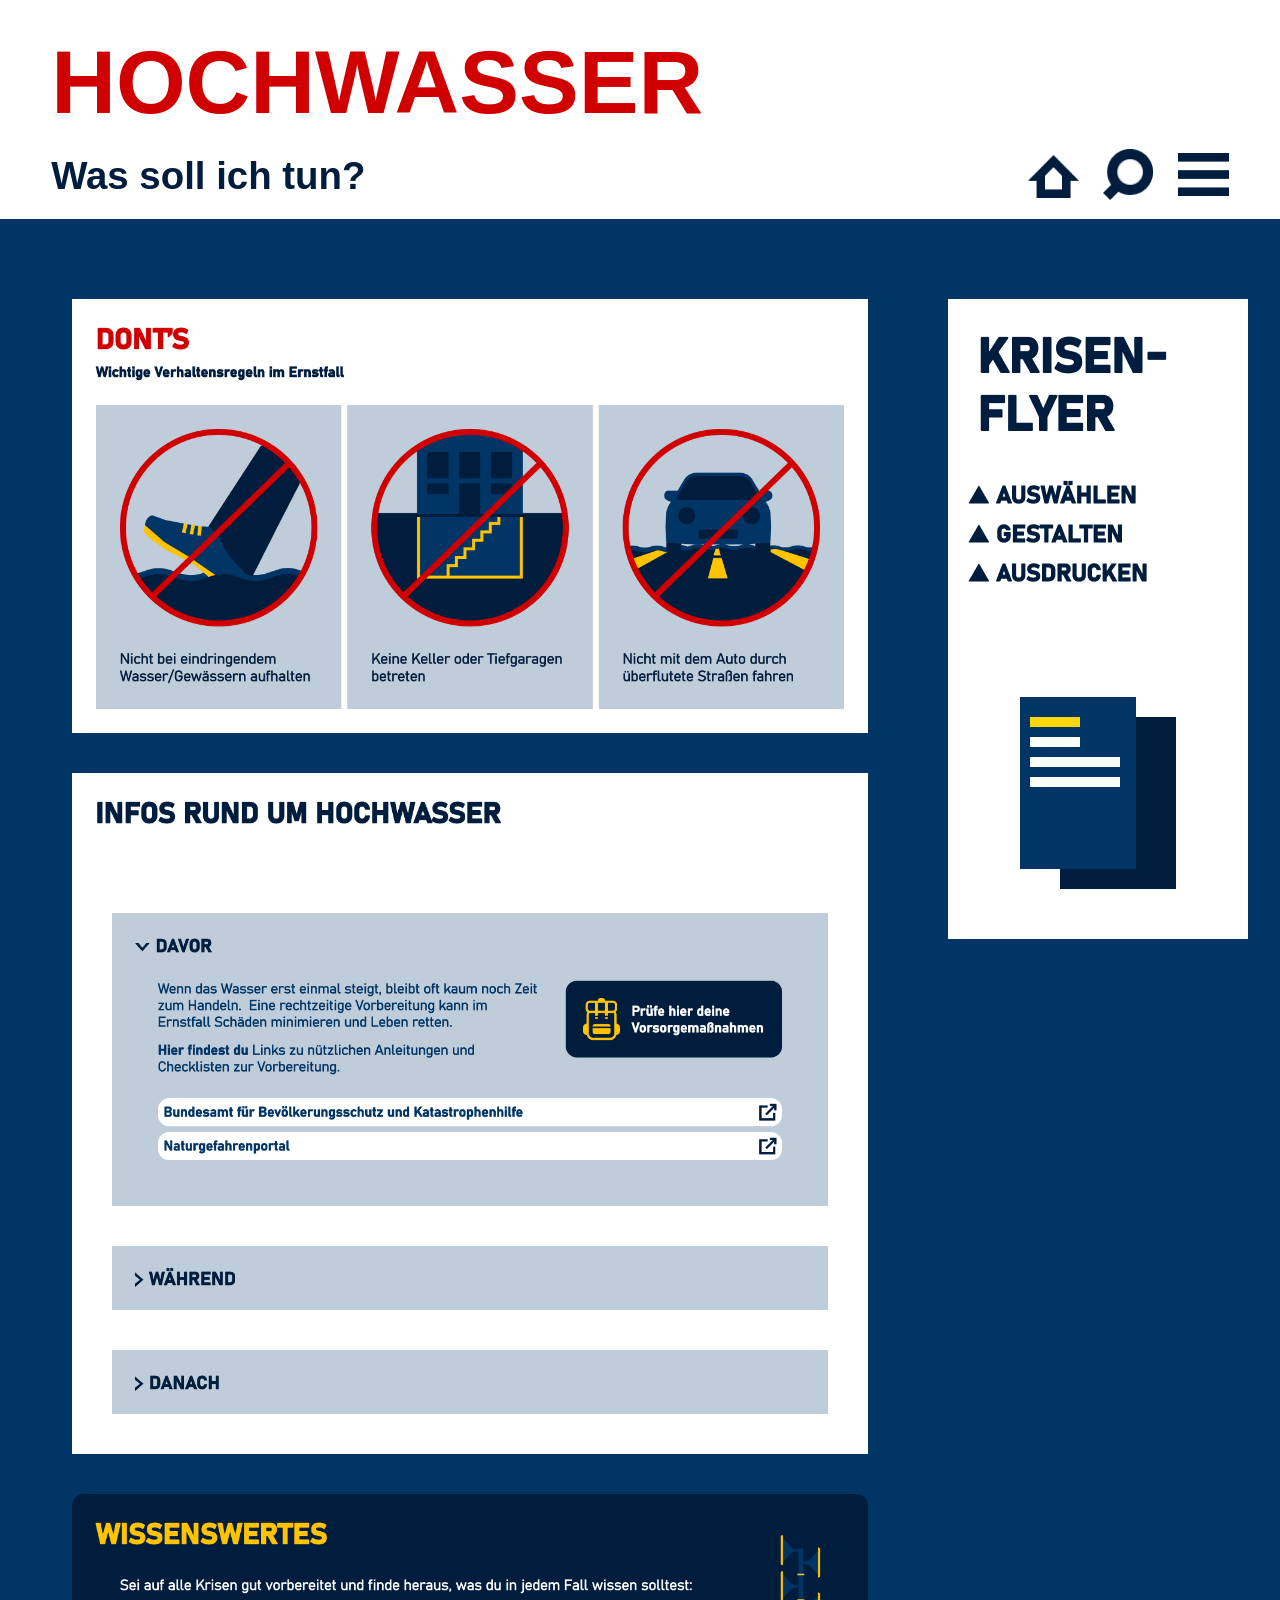
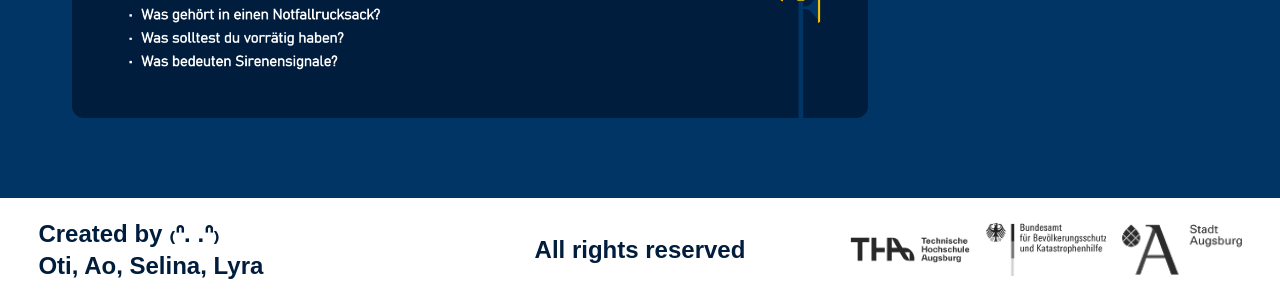
==== hochwasser/index.html @ 2eb20ee5 "Add files via upload" ====
<!DOCTYPE html>
<html lang="de">
<head>
    <meta charset="UTF-8">
    <meta name="viewport" content="width=device-width, initial-scale=1.0">
    <title>Hochwasser</title>
    <link rel="stylesheet" href="../css/style.css">
    <script src="../js/script.js" defer></script>
</head>
<body>
    <header class="hero-header">
        <h1 class="hero-title">HOCHWASSER</h1>
    </header>

    <div class="sticky-bar">
        <div class="sticky-text">Was soll ich tun?</div>

        <div class="sticky-icons">
            <a class="icon-link" href="../index.html" aria-label="Startseite">
                <img src="../images/Rectangle 110.png" alt="" class="icon-img">
            </a>

            <div class="header-tool search-tool">
                <button class="icon-link icon-button" id="searchToggle" aria-label="Suche öffnen" type="button">
                    <img src="../images/Group 95.png" alt="" class="icon-img">
                </button>

                <div class="search-panel" id="searchPanel">
                    <div class="search-dummy">Suche...</div>
                </div>
            </div>

            <div class="header-tool menu-tool">
                <button class="icon-link icon-button" id="menuToggle" aria-label="Menü öffnen" type="button">
                    <img src="../images/Group 94.png" alt="" class="icon-img">
                </button>

                <div class="menu-panel" id="menuPanel">
                    <a href="../krisen-flyer/index.html">Krisen-Flyer</a>
                    <a href="../hochwasser/index.html">Hochwasser</a>
                    <a href="../wissenswertes/index.html">Wissenswertes</a>
                    <a href="#about">About</a>
                </div>
            </div>
        </div>
    </div>

    <main class="subpage-layout">
        <section class="subpage-content">
            <div class="hochwasser-shell">
                <div class="hochwasser-stack">
                    <img src="../images/hochwasser1.png" alt="Hochwasser 1" class="hochwasser-image">

                    <section class="hochwasser-toggle-panel" aria-label="Hochwasser Phasen">
                        <div class="hochwasser-toggle-bg" aria-hidden="true"></div>

                        <div class="hochwasser-toggle-content">
                            <div class="toggle-module" data-toggle-group="davor" data-state="open">
                                <img src="../images/davor_open.png" alt="Davor geöffnet" class="toggle-image is-active" data-variant="open">
                                <img src="../images/davor_closed.png" alt="Davor eingeklappt" class="toggle-image" data-variant="closed">
                                <button class="toggle-hitbox" type="button" aria-label="Davor umschalten"></button>
                            </div>

                            <div class="toggle-module" data-toggle-group="waerend" data-state="closed">
                                <img src="../images/waerend_open.png" alt="Während geöffnet" class="toggle-image" data-variant="open">
                                <img src="../images/waerend_closed.png" alt="Während eingeklappt" class="toggle-image is-active" data-variant="closed">
                                <button class="toggle-hitbox" type="button" aria-label="Während umschalten"></button>
                            </div>

                            <div class="toggle-module" data-toggle-group="danach" data-state="closed">
                                <img src="../images/danach_open.png" alt="Danach geöffnet" class="toggle-image" data-variant="open">
                                <img src="../images/danach_closed.png" alt="Danach eingeklappt" class="toggle-image is-active" data-variant="closed">
                                <button class="toggle-hitbox" type="button" aria-label="Danach umschalten"></button>
                            </div>
                        </div>
                    </section>
                    <a href="../wissenswertes/index.html">

                    <img src="../images/hochwasserblue.png" alt="Hochwasser Blue" class="hochwasser-image">
                    </a>
                </div>
            </div>
        </section>

        <aside class="sticky-side subpage-side">
            <a href="../krisen-flyer/index.html" class="side-image-link" aria-label="Zum Krisen-Flyer">
                <img src="../images/Druckmaterial.png" alt="Druckmaterial" class="img-box img-tall">
            </a>
        </aside>
    </main>

    <footer class="site-footer" id="about">
        <div class="footer-column footer-names">
            <p>Created by ₍ᐢ. .ᐢ₎</p>
            <p>Oti, Ao, Selina, Lyra</p>
        </div>

        <div class="footer-column footer-rights">
            <p>All rights reserved</p>
        </div>

        <div class="footer-column footer-logos">
            <img src="../images/logo_1.png" alt="Logo 1" class="footer-logo">
            <img src="../images/logo_2.png" alt="Logo 2" class="footer-logo">
            <img src="../images/logo_3.png" alt="Logo 3" class="footer-logo">
        </div>
    </footer>
</body>
</html>
---- css/style.css ----
@font-face {
    font-family: 'Bahnschrift';
    src: url('../fonts/bahnschrift.ttf') format('truetype');
    font-weight: 700;
    font-style: normal;
    font-display: swap;
}

html {
    scrollbar-width: thin;
    scrollbar-color: #ffc300 #001d3d;
}

::-webkit-scrollbar {
    width: 14px;
}

::-webkit-scrollbar-track {
    background: #001d3d;
}

::-webkit-scrollbar-thumb {
    background: #ffc300;
    border-radius: 999px;
    border: 2px solid #001d3d;
}

::-webkit-scrollbar-thumb:hover {
    background: #ffd60a;
}

body {
    margin: 0;
    font-family: Arial, sans-serif;
    background: #003566;
    color: #001d3d;
    overflow-x: hidden;
}

body.has-bottom-alert {
    padding-bottom: 38px;
}

.hero-header {
    padding-block: 40px 24px;
    padding-inline: clamp(24px, 3vw, 48px);
    background: #ffffff;
}

.hero-title {
    margin: 0;
    font-size: clamp(72px, 7vw, 96px);
    line-height: 0.95;
    font-weight: 700;
    color: #d00000;
}

.sticky-bar {
    position: sticky;
    top: 0;
    z-index: 1000;
    display: flex;
    align-items: center;
    justify-content: space-between;
    gap: 24px;
    padding-block: 14px;
    padding-inline: clamp(24px, 3vw, 48px);
    padding-top: 0;
    background: #ffffff;
    border-bottom: 1px solid #ffffff;
    backdrop-filter: blur(8px);
}

.sticky-text {
    min-width: 0;
    font-size: clamp(32px, 3vw, 48px);
    font-weight: 700;
    line-height: 1.05;
}

.sticky-icons {
    display: flex;
    align-items: center;
    gap: 24px;
    position: relative;
    flex-shrink: 0;
}

.header-tool {
    position: relative;
}

.icon-link {
    display: inline-flex;
    align-items: center;
    justify-content: center;
    width: 51px;
    height: 51px;
    border: none;
    border-radius: 0;
    text-decoration: none;
    background: #ffffff;
}

.icon-button {
    padding: 0;
    border: none;
    cursor: pointer;
    background: #ffffff;
}

.icon-img {
    display: block;
    width: 51px;
    height: 51px;
    object-fit: contain;
}

.search-panel,
.menu-panel {
    position: absolute;
    top: calc(100% + 14px);
    right: 0;
    display: none;
    background: #ffffff;
    border: 1px solid #001d3d;
    border-radius: 0;
    box-shadow: 0 16px 40px rgba(0, 0, 0, 0.14);
    z-index: 1200;
}

.search-panel.open,
.menu-panel.open {
    display: block;
}

.search-panel {
    width: 180px;
    padding: 16px;
}

.search-dummy {
    width: 100%;
    height: 56px;
    box-sizing: border-box;
    display: flex;
    align-items: center;
    justify-content: center;
    background: #f8f8f8;
    border: 1px solid #001d3d;
    border-radius: 0;
    color: #001d3d;
    font-size: 1.2em;
    font-weight: 700;
}

.menu-panel {
    min-width: 220px;
    padding: 10px;
}

.menu-panel a {
    display: block;
    padding: 12px 14px;
    color: #001d3d;
    text-decoration: none;
    font-size: 1.2em;
    font-weight: 700;
}

.menu-panel a:hover {
    background: #f4f4f4;
}

.media-section,
.subpage-layout {
    display: grid;
    grid-template-columns: minmax(0, 1320px) 300px;
    gap: 40px;
    width: min(100% - 48px, 1660px);
    margin: 80px auto;
    align-items: start;
}

.left-column,
.subpage-content {
    min-width: 0;
}

.left-column {
    display: flex;
    flex-direction: column;
    gap: 80px;
}

.image-grid {
    display: grid;
    grid-template-columns: repeat(4, minmax(0, 1fr));
    grid-template-rows: 300px 300px;
    gap: 40px;
}

.img-box {
    display: block;
    width: 100%;
    height: 100%;
    background: transparent;
    object-fit: contain;
    object-position: center;
    transition: transform 0.18s ease, box-shadow 0.18s ease;
}

.img-box:hover {
    transform: translateY(-4px);
    box-shadow: 0 16px 28px rgba(0, 0, 0, 0.18);
}

.modal-trigger {
    cursor: pointer;
}

.img-1 { grid-column: 1; grid-row: 1; }
.img-2 { grid-column: 2; grid-row: 1; }
.img-3 { grid-column: 3; grid-row: 1; }
.img-4 { grid-column: 4; grid-row: 1; }

.img-wide {
    grid-column: 1 / 5;
    grid-row: 2;
}

.sticky-side,
.subpage-side {
    position: sticky;
    top: 120px;
    align-self: start;
}

.side-image-link {
    display: block;
    text-decoration: none;
}

.img-tall {
    display: block;
    width: 300px;
    height: 640px;
    object-fit: cover;
}

.dummy-content,
.subpage-placeholder {
    min-height: 1500px;
    padding: 40px;
    background: #ffffff;
}

.subpage-placeholder {
    display: flex;
    flex-direction: column;
    gap: 24px;
}

.subpage-placeholder h2 {
    margin: 0;
    font-size: 40px;
    line-height: 1.05;
    color: #001d3d;
}

.subpage-placeholder p {
    margin: 0;
    max-width: 70ch;
    font-size: 20px;
    line-height: 1.5;
    color: #001d3d;
}

.placeholder-block {
    min-height: 180px;
    display: flex;
    align-items: center;
    justify-content: center;
    background: #e9eef4;
    border: 2px dashed #001d3d;
    color: #001d3d;
    font-size: 24px;
    font-weight: 700;
}

.placeholder-tall {
    min-height: 420px;
}

.modal {
    position: fixed;
    inset: 0;
    z-index: 3000;
    display: none;
    align-items: center;
    justify-content: center;
    padding: 24px;
    background: rgba(20, 18, 16, 0.5);
}

.modal.open {
    display: flex;
}

.modal-content {
    position: relative;
    width: min(680px, 100%);
    max-height: 80vh;
    overflow: auto;
    padding: 40px 32px 32px;
    background: #fffaf6;
    border-radius: 0;
    box-shadow: 0 20px 60px rgba(0, 0, 0, 0.18);
}

.modal-content h2 {
    margin: 0 0 16px;
    font-size: 2em;
}

.modal-content p {
    margin: 0;
    font-size: 18px;
    line-height: 1.6;
}

.modal-link {
    display: inline-block;
    margin-top: 24px;
    color: #001d3d;
    font-size: 18px;
    font-weight: 700;
    text-decoration: underline;
}

.modal-link:hover {
    opacity: 0.8;
}

.modal-close {
    position: absolute;
    top: 16px;
    right: 16px;
    width: 44px;
    height: 44px;
    border: none;
    border-radius: 999px;
    background: #efe2d5;
    color: #222;
    font-size: 28px;
    line-height: 1;
    cursor: pointer;
}

.bottom-alert {
    position: fixed;
    left: 0;
    right: 0;
    bottom: 0;
    z-index: 4000;
    display: flex;
    align-items: center;
    gap: 16px;
    height: 56px;
    padding-left: 20px;
    padding-right: 56px;
    background: #d00000;
    color: #ffffff;
    overflow: hidden;
    box-shadow: 0 -6px 18px rgba(0, 0, 0, 0.18);
}

.bottom-alert-track {
    flex: 1;
    min-width: 0;
    overflow: hidden;
}

.bottom-alert-marquee {
    display: flex;
    align-items: center;
    width: max-content;
    white-space: nowrap;
    will-change: transform;
    animation: alert-scroll 34s linear infinite;
}

.bottom-alert-marquee span {
    display: inline-block;
    padding-right: 120px;
    color: #ffffff;
    font-size: 20px;
    font-weight: 700;
    line-height: 1;
    white-space: nowrap;
}

.bottom-alert-close {
    position: absolute;
    top: 50%;
    right: 12px;
    transform: translateY(-50%);
    width: 34px;
    height: 34px;
    display: inline-flex;
    align-items: center;
    justify-content: center;
    border: none;
    background: transparent;
    color: #ffffff;
    font-size: 28px;
    line-height: 1;
    cursor: pointer;
}

.bottom-alert-close:hover {
    opacity: 0.8;
}

.bottom-alert.is-hidden {
    display: none;
}

.germany-map {
    display: block;
    max-width: 100%;
    height: auto;
    margin-top: 32px;
}

.site-footer {
    display: flex;
    align-items: center;
    justify-content: space-between;
    gap: 32px;
    margin-top: 80px;
    padding-top: 16px;
    padding-bottom: 10px;
    padding-inline: clamp(24px, 3vw, 48px);
    background: #ffffff;
}

.footer-column {
    flex: 1;
    min-width: 0;
}

.footer-names {
    display: flex;
    flex-direction: column;
    justify-content: center;
    gap: 4px;
}

.footer-names p,
.footer-rights p {
    margin: 0;
    color: #001d3d;
    font-size: 24px;
    line-height: 1.15;
    font-weight: 700;
}

.footer-rights {
    display: flex;
    justify-content: center;
    align-items: center;
    text-align: center;
}

.footer-logos {
    display: flex;
    justify-content: flex-end;
    align-items: stretch;
    gap: 16px;
    height: 72px;
}

.footer-logo {
    display: block;
    width: auto;
    height: 100%;
    max-width: 120px;
    object-fit: contain;
    object-position: center;
}

@keyframes alert-scroll {
    0% {
        transform: translateX(0%);
    }
    100% {
        transform: translateX(-50%);
    }
}

@media (min-width: 1280px) {
    .hero-header,
    .sticky-bar {
        padding-inline: clamp(32px, 4vw, 64px);
    }

    .media-section,
    .subpage-layout {
        width: min(100% - 64px, 1660px);
    }
}

@media (min-width: 1600px) {
    .media-section,
    .subpage-layout {
        gap: 48px;
    }

    .image-grid {
        gap: 48px;
    }
}

.wissenswertes-shell {
    width: 100%;
    max-width: 100%;
    padding: 0 40px;
    box-sizing: border-box;
    background: transparent;
}

.wissenswertes-stack {
    display: flex;
    flex-direction: column;
    gap: 40px;
    width: 100%;
    background: transparent;
}

.wissenswertes-image {
    display: block;
    width: 100%;
    height: auto;
    margin: 0;
}


.hochwasser-shell {
    width: 100%;
    max-width: 100%;
    padding: 0 40px;
    box-sizing: border-box;
    background: transparent;
}

.hochwasser-stack {
    display: flex;
    flex-direction: column;
    gap: 40px;
    width: 100%;
    background: transparent;
}

.hochwasser-image {
    display: block;
    width: 100%;
    height: auto;
    margin: 0;
}

.hochwasser-toggle-panel {
    position: relative;
    width: 100%;
    background: #ffffff;
    overflow: hidden;
}

.hochwasser-toggle-bg {
    position: absolute;
    inset: 0;
    background-image: url('../images/hochwasser2.png');
    background-repeat: no-repeat;
    background-position: top center;
    background-size: 100% auto;
    pointer-events: none;
    z-index: 0;
}

.hochwasser-toggle-content {
    position: relative;
    z-index: 1;
    display: flex;
    flex-direction: column;
    gap: 40px;
    padding: 140px 40px 40px;
}

.toggle-module {
    position: relative;
    width: 100%;
}

.toggle-image {
    display: none;
    width: 100%;
    height: auto;
    margin: 0;
}

.toggle-image.is-active {
    display: block;
}

.toggle-hitbox {
    position: absolute;
    top: 0;
    left: 0;
    width: 100%;
    height: 110px;
    padding: 0;
    border: none;
    background: transparent;
    cursor: pointer;
    z-index: 2;
}

.toggle-hitbox:focus-visible {
    outline: 2px solid #001d3d;
    outline-offset: -2px;
}

.krisenflyer-empty-box {
    width: 100%;
    min-height: 600px;
    background: #ffffff;
}

.krisenflyer-side-empty-box {
    width: 100%;
    min-height: 600px;
    background: #ffffff;
}
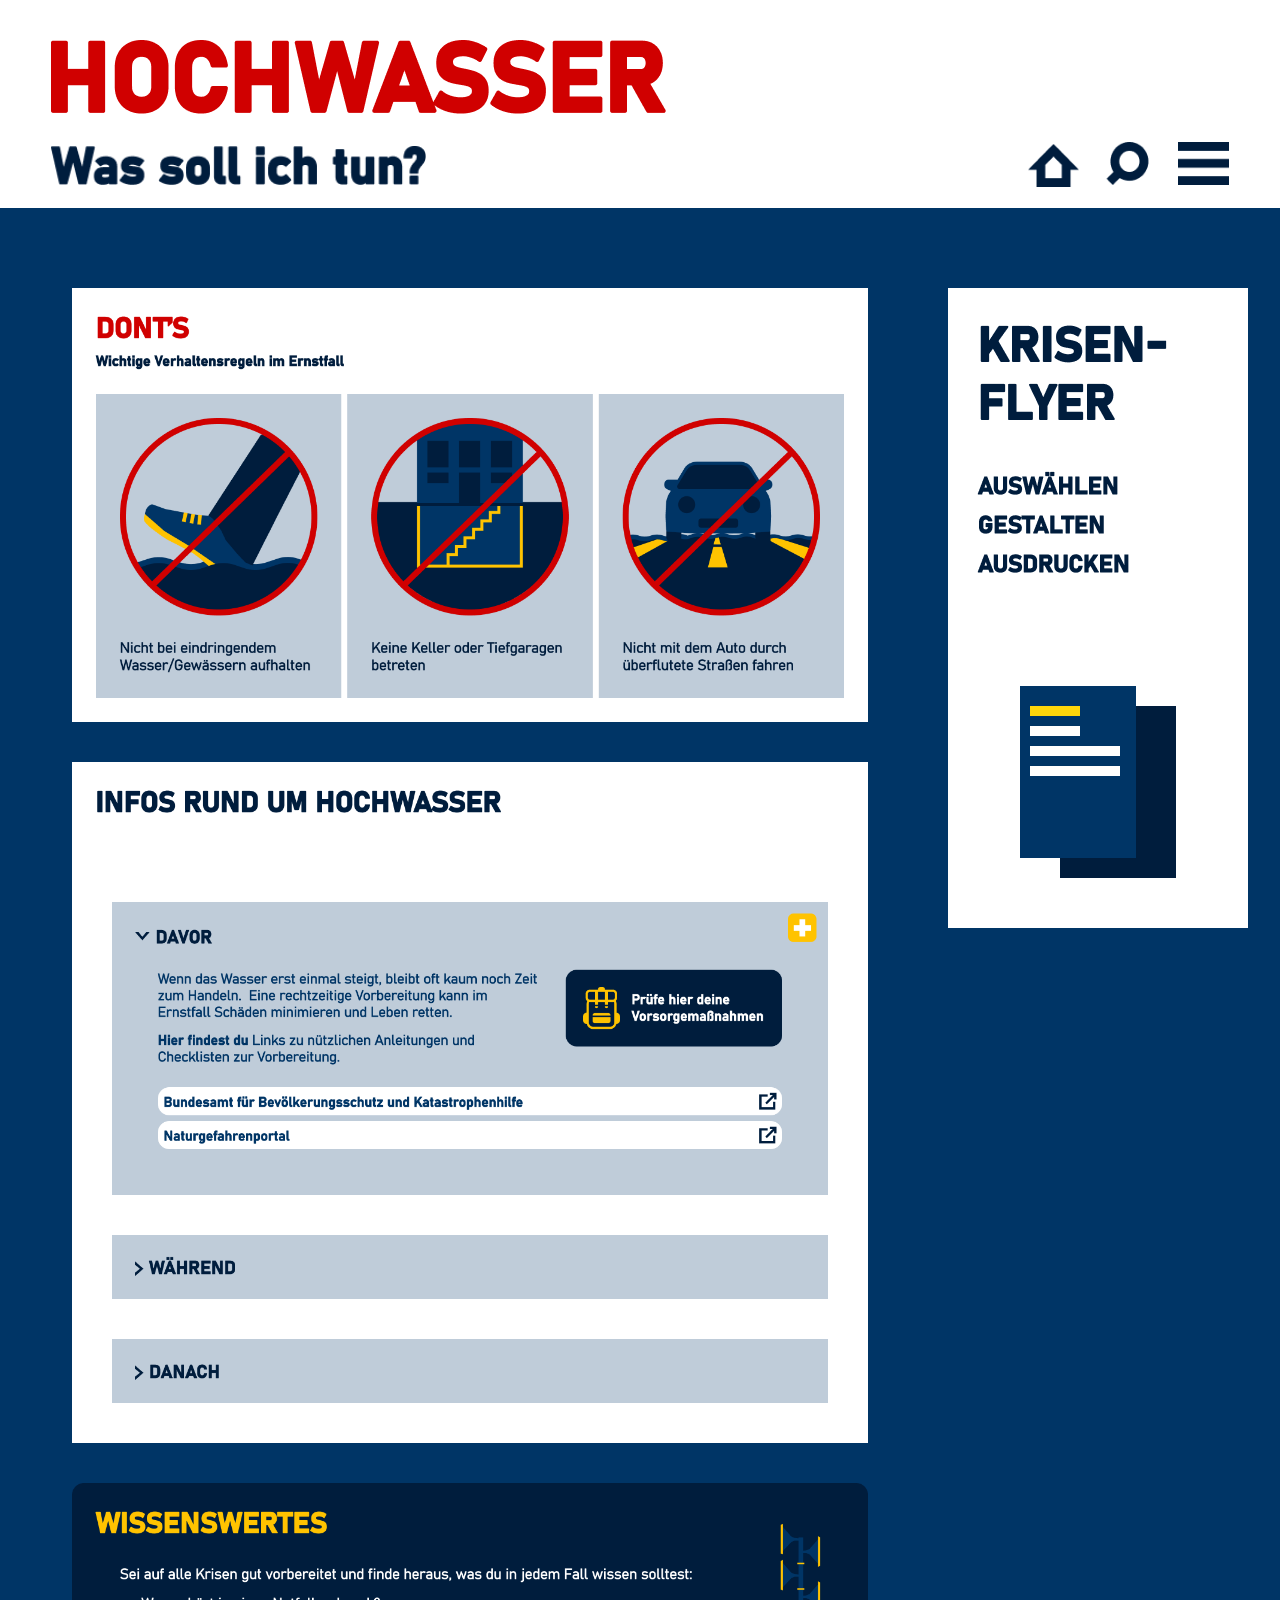
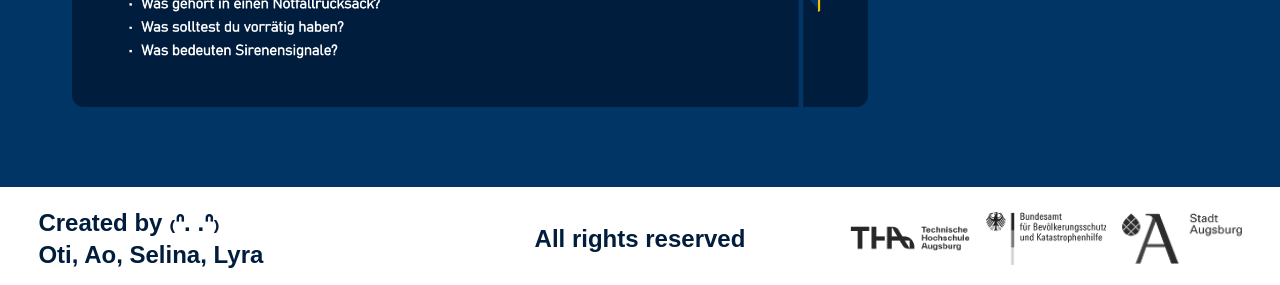
==== commit 48dcf62f: "Add files via upload" ====
--- a/hochwasser/index.html
+++ b/hochwasser/index.html
@@ -8,86 +8,101 @@
     <script src="../js/script.js" defer></script>
 </head>
 <body>
-    <header class="hero-header">
-        <h1 class="hero-title">HOCHWASSER</h1>
-    </header>
+<header class="hero-header">
+    <img src="../images/hochwasser_title_big.png" alt="HOCHWASSER" class="hero-title-image">
+</header>
 
-    <div class="sticky-bar">
-        <div class="sticky-text">Was soll ich tun?</div>
+<div class="sticky-bar">
+    <div class="sticky-text-image-wrap">
+        <img src="../images/hochwasser_title_small.png" alt="Was soll ich tun?" class="sticky-text-image">
+    </div>
 
-        <div class="sticky-icons">
-            <a class="icon-link" href="../index.html" aria-label="Startseite">
-                <img src="../images/Rectangle 110.png" alt="" class="icon-img">
-            </a>
+    <div class="sticky-icons">
+        <a class="icon-link" href="../index.html" aria-label="Startseite">
+            <img src="../images/Rectangle 110.png" alt="" class="icon-img">
+        </a>
 
-            <div class="header-tool search-tool">
-                <button class="icon-link icon-button" id="searchToggle" aria-label="Suche öffnen" type="button">
-                    <img src="../images/Group 95.png" alt="" class="icon-img">
-                </button>
+        <div class="header-tool search-tool">
+            <button class="icon-link icon-button" id="searchToggle" aria-label="Suche öffnen" type="button">
+                <img src="../images/Group 95.png" alt="" class="icon-img">
+            </button>
 
-                <div class="search-panel" id="searchPanel">
-                    <div class="search-dummy">Suche...</div>
-                </div>
+            <div class="search-panel" id="searchPanel">
+                <div class="search-dummy">Suche...</div>
             </div>
+        </div>
 
-            <div class="header-tool menu-tool">
-                <button class="icon-link icon-button" id="menuToggle" aria-label="Menü öffnen" type="button">
-                    <img src="../images/Group 94.png" alt="" class="icon-img">
-                </button>
+        <div class="header-tool menu-tool">
+            <button class="icon-link icon-button" id="menuToggle" aria-label="Menü öffnen" type="button">
+                <img src="../images/Group 94.png" alt="" class="icon-img">
+            </button>
 
-                <div class="menu-panel" id="menuPanel">
-                    <a href="../krisen-flyer/index.html">Krisen-Flyer</a>
-                    <a href="../hochwasser/index.html">Hochwasser</a>
-                    <a href="../wissenswertes/index.html">Wissenswertes</a>
-                    <a href="#about">About</a>
-                </div>
+            <div class="menu-panel" id="menuPanel">
+                <img src="../images/menu.png" alt="Menü" class="menu-panel-image">
+
+                <button class="menu-hitbox menu-close-hitbox" type="button" data-menu-close aria-label="Menü schließen"></button>
+
+                <a href="../wissenswertes/index.html" class="menu-hitbox menu-link-hitbox menu-hitbox-wissenswertes" aria-label="Zu Wissenswertes"></a>
+
+                <a href="../krisen-flyer/index.html" class="menu-hitbox menu-link-hitbox menu-hitbox-krisenflyer" aria-label="Zu Krisen-Flyer"></a>
+
+                <a href="../hochwasser/index.html" class="menu-hitbox menu-link-hitbox menu-hitbox-hochwasser" aria-label="Zu Hochwasser"></a>
+
+                <a href="#about" class="menu-hitbox menu-link-hitbox menu-hitbox-about" aria-label="Zu About"></a>
             </div>
         </div>
     </div>
+</div>
 
-    <main class="subpage-layout">
-        <section class="subpage-content">
-            <div class="hochwasser-shell">
-                <div class="hochwasser-stack">
-                    <img src="../images/hochwasser1.png" alt="Hochwasser 1" class="hochwasser-image">
+<main class="subpage-layout">
+    <section class="subpage-content">
+        <div class="hochwasser-shell">
+            <div class="hochwasser-stack">
+                <img src="../images/hochwasser1.png" alt="Hochwasser 1" class="hochwasser-image">
 
-                    <section class="hochwasser-toggle-panel" aria-label="Hochwasser Phasen">
-                        <div class="hochwasser-toggle-bg" aria-hidden="true"></div>
+                <section class="hochwasser-toggle-panel" aria-label="Hochwasser Phasen">
+                    <div class="hochwasser-toggle-bg" aria-hidden="true"></div>
 
-                        <div class="hochwasser-toggle-content">
-                            <div class="toggle-module" data-toggle-group="davor" data-state="open">
-                                <img src="../images/davor_open.png" alt="Davor geöffnet" class="toggle-image is-active" data-variant="open">
-                                <img src="../images/davor_closed.png" alt="Davor eingeklappt" class="toggle-image" data-variant="closed">
-                                <button class="toggle-hitbox" type="button" aria-label="Davor umschalten"></button>
+                    <div class="hochwasser-toggle-content">
+                        <div class="toggle-module" data-toggle-group="davor" data-state="open">
+                            <img src="../images/davor_open.png" alt="Davor geöffnet" class="toggle-image is-active" data-variant="open">
+                            <img src="../images/davor_closed.png" alt="Davor eingeklappt" class="toggle-image" data-variant="closed">
+                            <button class="toggle-hitbox" type="button" aria-label="Davor umschalten"></button>
+                        </div>
+
+                        <div class="toggle-module" data-toggle-group="waerend" data-state="closed">
+                            <div class="toggle-open-layer">
+                                <img src="../images/waerend_open.png" alt="Während geöffnet" class="toggle-image" data-variant="open">
+                                <a href="./regionale-informationen/index.html"
+                                   class="waerend-open-hitbox"
+                                   aria-label="Zu den regionalen Informationen"></a>
                             </div>
 
-                            <div class="toggle-module" data-toggle-group="waerend" data-state="closed">
-                                <img src="../images/waerend_open.png" alt="Während geöffnet" class="toggle-image" data-variant="open">
-                                <img src="../images/waerend_closed.png" alt="Während eingeklappt" class="toggle-image is-active" data-variant="closed">
-                                <button class="toggle-hitbox" type="button" aria-label="Während umschalten"></button>
-                            </div>
+                            <img src="../images/waerend_closed.png" alt="Während eingeklappt" class="toggle-image is-active" data-variant="closed">
+                            <button class="toggle-hitbox" type="button" aria-label="Während umschalten"></button>
+                        </div>
 
-                            <div class="toggle-module" data-toggle-group="danach" data-state="closed">
-                                <img src="../images/danach_open.png" alt="Danach geöffnet" class="toggle-image" data-variant="open">
-                                <img src="../images/danach_closed.png" alt="Danach eingeklappt" class="toggle-image is-active" data-variant="closed">
-                                <button class="toggle-hitbox" type="button" aria-label="Danach umschalten"></button>
-                            </div>
+                        <div class="toggle-module" data-toggle-group="danach" data-state="closed">
+                            <img src="../images/danach_open.png" alt="Danach geöffnet" class="toggle-image" data-variant="open">
+                            <img src="../images/danach_closed.png" alt="Danach eingeklappt" class="toggle-image is-active" data-variant="closed">
+                            <button class="toggle-hitbox" type="button" aria-label="Danach umschalten"></button>
                         </div>
-                    </section>
-                    <a href="../wissenswertes/index.html">
+                    </div>
+                </section>
 
+                <a href="../wissenswertes/index.html">
                     <img src="../images/hochwasserblue.png" alt="Hochwasser Blue" class="hochwasser-image">
-                    </a>
-                </div>
+                </a>
             </div>
-        </section>
+        </div>
+    </section>
 
-        <aside class="sticky-side subpage-side">
-            <a href="../krisen-flyer/index.html" class="side-image-link" aria-label="Zum Krisen-Flyer">
-                <img src="../images/Druckmaterial.png" alt="Druckmaterial" class="img-box img-tall">
-            </a>
-        </aside>
-    </main>
+    <aside class="sticky-side subpage-side">
+        <a href="../krisen-flyer/index.html" class="side-image-link" aria-label="Zum Krisen-Flyer">
+            <img src="../images/Druckmaterial.png" alt="Druckmaterial" class="img-box img-tall">
+        </a>
+    </aside>
+</main>
 
     <footer class="site-footer" id="about">
         <div class="footer-column footer-names">
--- a/css/style.css
+++ b/css/style.css
@@ -53,6 +53,13 @@
     line-height: 0.95;
     font-weight: 700;
     color: #d00000;
+}
+
+.hero-title-image {
+    display: block;
+    width: auto;
+    max-width: min(100%, 920px);
+    height: auto;
 }
 
 .sticky-bar {
@@ -78,6 +85,23 @@
     line-height: 1.05;
 }
 
+.sticky-text-image-wrap {
+    min-width: 0;
+    width: 100%;
+    max-width: 760px;
+    height: clamp(34px, 3vw, 50px);
+    display: flex;
+    align-items: center;
+}
+
+.sticky-text-image {
+    display: block;
+    width: 100%;
+    height: 100%;
+    object-fit: contain;
+    object-position: left center;
+}
+
 .sticky-icons {
     display: flex;
     align-items: center;
@@ -122,21 +146,21 @@
     top: calc(100% + 14px);
     right: 0;
     display: none;
+    z-index: 1200;
+}
+
+.search-panel.open,
+.menu-panel.open {
+    display: block;
+}
+
+.search-panel {
+    width: 180px;
+    padding: 16px;
     background: #ffffff;
     border: 1px solid #001d3d;
     border-radius: 0;
     box-shadow: 0 16px 40px rgba(0, 0, 0, 0.14);
-    z-index: 1200;
-}
-
-.search-panel.open,
-.menu-panel.open {
-    display: block;
-}
-
-.search-panel {
-    width: 180px;
-    padding: 16px;
 }
 
 .search-dummy {
@@ -155,21 +179,66 @@
 }
 
 .menu-panel {
-    min-width: 220px;
-    padding: 10px;
-}
-
-.menu-panel a {
-    display: block;
-    padding: 12px 14px;
-    color: #001d3d;
-    text-decoration: none;
-    font-size: 1.2em;
-    font-weight: 700;
-}
-
-.menu-panel a:hover {
-    background: #f4f4f4;
+    width: 215px;
+    padding: 0;
+    background: transparent;
+    border: none;
+    border-radius: 0;
+    box-shadow: none;
+}
+
+.menu-panel-image {
+    display: block;
+    width: 100%;
+    height: auto;
+}
+
+.menu-hitbox {
+    position: absolute;
+    display: block;
+    background: transparent;
+    border: none;
+    padding: 0;
+    margin: 0;
+    cursor: pointer;
+    z-index: 2;
+}
+
+.menu-close-hitbox {
+    top: 0;
+    right: 0;
+    width: 47.5px;
+    height: 47.5px;
+}
+
+.menu-link-hitbox {
+    left: 0;
+    width: 100%;
+}
+
+.menu-hitbox-wissenswertes {
+    top: 50px;
+    height: 25px;
+}
+
+.menu-hitbox-krisenflyer {
+    top: 88px;
+    height: 25px;
+}
+
+.menu-hitbox-hochwasser {
+    top: 161px;
+    height: 25px;
+}
+
+.menu-hitbox-about {
+    top: 312px;
+    height: 25px;
+}
+
+.menu-hitbox:focus-visible {
+    outline: 2px solid #001d3d;
+    outline-offset: -2px;
 }
 
 .media-section,
@@ -227,6 +296,18 @@
 .img-wide {
     grid-column: 1 / 5;
     grid-row: 2;
+}
+
+.grid-image-link {
+    display: block;
+    width: 100%;
+    height: 100%;
+    text-decoration: none;
+}
+
+.grid-image-link .img-box {
+    width: 100%;
+    height: 100%;
 }
 
 .sticky-side,
@@ -545,7 +626,6 @@
     margin: 0;
 }
 
-
 .hochwasser-shell {
     width: 100%;
     max-width: 100%;
@@ -596,6 +676,10 @@
     padding: 140px 40px 40px;
 }
 
+.toggle-open-layer {
+    position: relative;
+}
+
 .toggle-module {
     position: relative;
     width: 100%;
@@ -630,14 +714,108 @@
     outline-offset: -2px;
 }
 
-.krisenflyer-empty-box {
-    width: 100%;
-    min-height: 600px;
+.waerend-open-hitbox {
+    position: absolute;
+    left: 75px;
+    bottom: 80px;
+    width: 1090px;
+    height: 50px;
+    z-index: 3;
+    background: transparent;
+    pointer-events: none;
+    visibility: hidden;
+}
+
+.toggle-module[data-state="open"] .waerend-open-hitbox {
+    pointer-events: auto;
+    visibility: visible;
+}
+
+.waerend-open-hitbox:focus-visible {
+    outline: 2px solid #001d3d;
+    outline-offset: -2px;
+}
+
+.krisenflyer-main-image-section {
+    width: min(100% - 48px, 1660px);
+    margin: 80px auto 0;
+}
+
+.krisenflyer-main-image {
+    display: block;
+    width: 100%;
+    height: auto;
+    margin: 0 auto;
+}
+
+.regionale-informationen-shell {
+    width: 100%;
+    max-width: 100%;
+    padding: 0 40px;
+    box-sizing: border-box;
+    background: transparent;
+    position: relative;
+}
+
+.regionale-informationen-image {
+    display: block;
+    width: 100%;
+    height: auto;
+    margin: 0;
+}
+
+.regionale-popup-overlay {
+    position: fixed;
+    inset: 0;
+    z-index: 5000;
+    display: none;
+    align-items: center;
+    justify-content: center;
+    background: rgba(0, 29, 61, 0.54);
+    padding: 24px;
+}
+
+.regionale-popup-overlay.is-visible {
+    display: flex;
+}
+
+.regionale-popup-trigger {
+    position: relative;
+    z-index: 1;
+    display: inline-flex;
+    align-items: center;
+    justify-content: center;
+    padding: 0;
+    border: none;
+    background: transparent;
+    cursor: pointer;
+}
+
+.regionale-popup-image {
+    display: block;
+    width: min(92vw, 760px);
+    height: auto;
+}
+
+.regionale-popup-toast {
+    position: absolute;
+    z-index: 2;
+    padding: 18px 24px;
     background: #ffffff;
-}
-
-.krisenflyer-side-empty-box {
-    width: 100%;
-    min-height: 600px;
-    background: #ffffff;
-}+    color: #001d3d;
+    font-size: 24px;
+    font-weight: 700;
+    line-height: 1.2;
+    border: 2px solid #001d3d;
+    box-shadow: 0 16px 40px rgba(0, 0, 0, 0.18);
+    opacity: 0;
+    pointer-events: none;
+    transform: translateY(12px);
+    transition: opacity 0.2s ease, transform 0.2s ease;
+}
+
+.regionale-popup-toast.is-visible {
+    opacity: 1;
+    transform: translateY(0);
+}
+
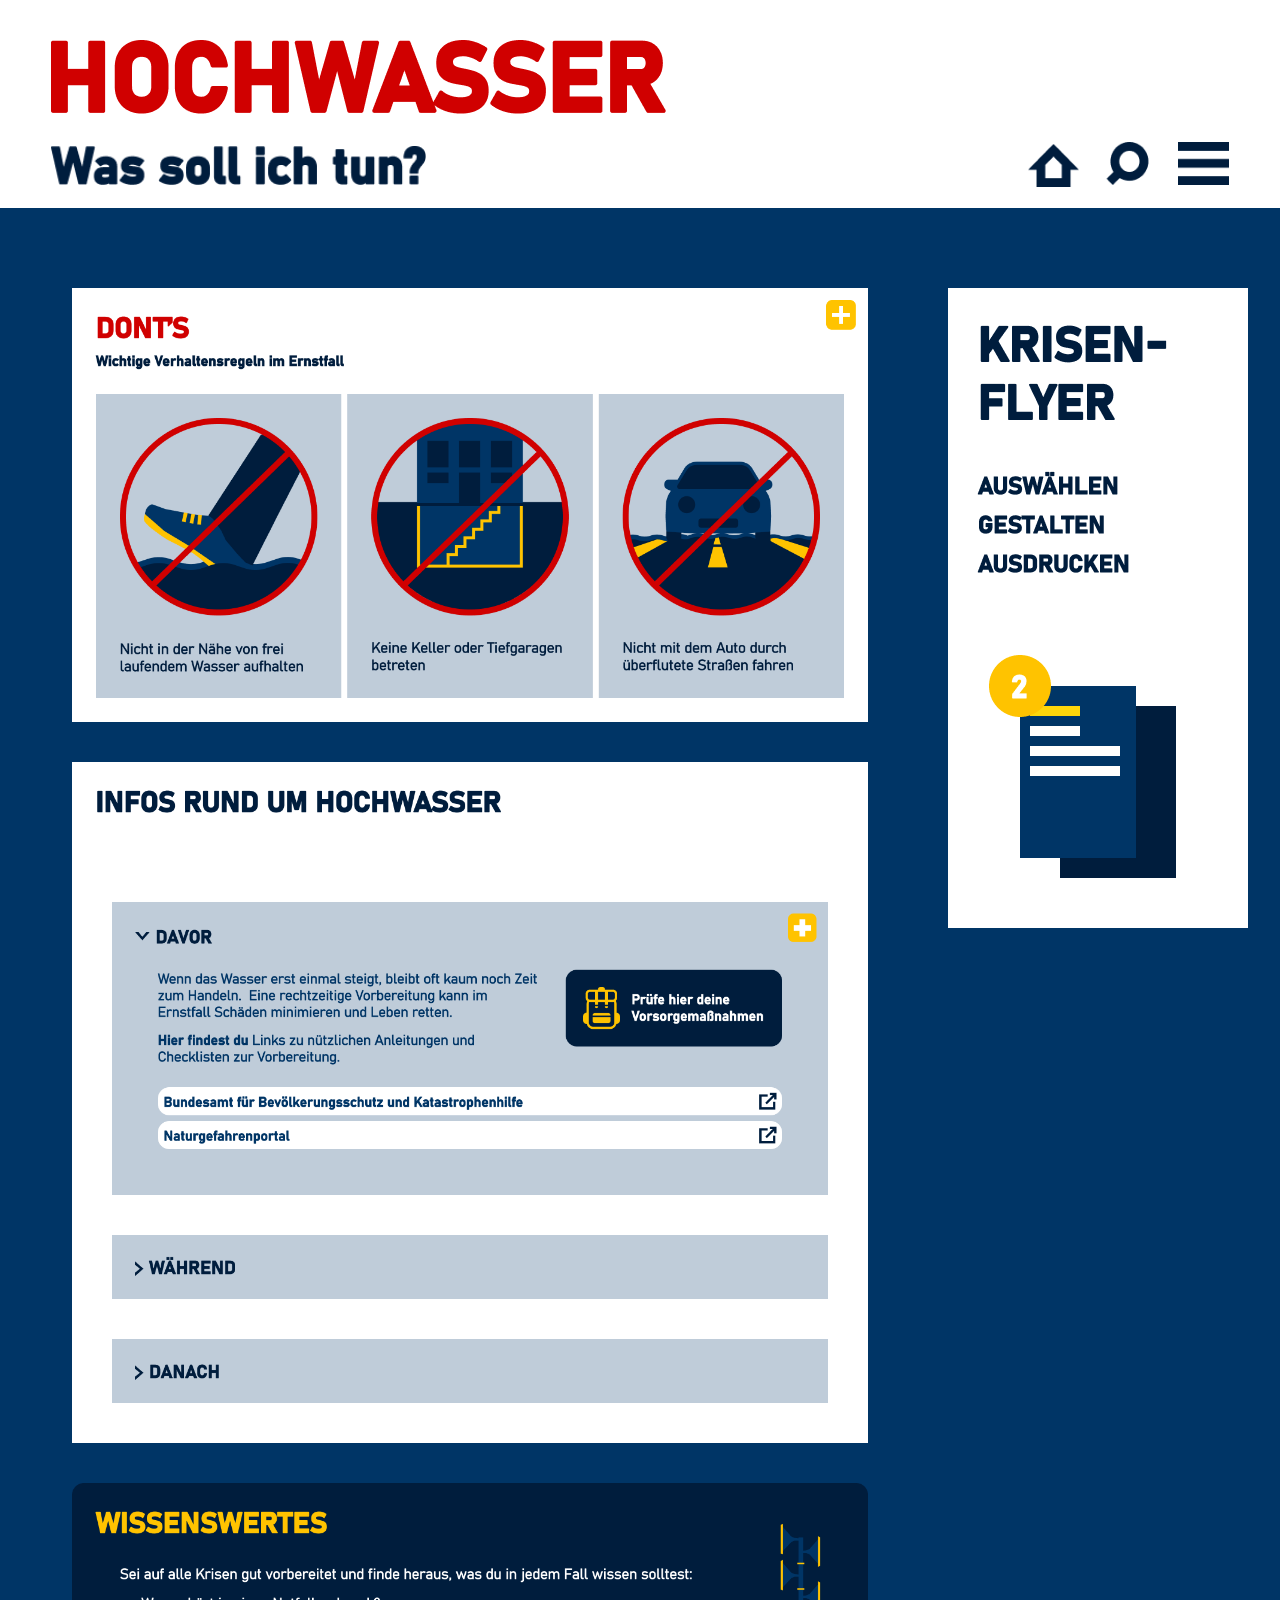
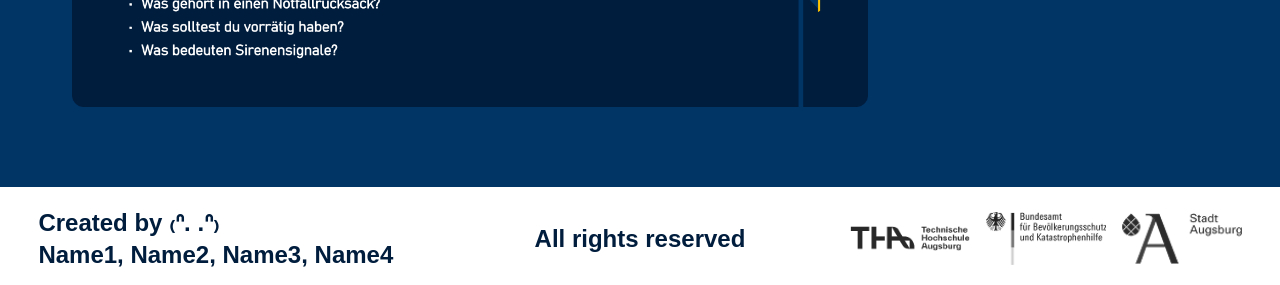
==== commit 25b30832: "Add files via upload" ====
--- a/hochwasser/index.html
+++ b/hochwasser/index.html
@@ -107,7 +107,7 @@
     <footer class="site-footer" id="about">
         <div class="footer-column footer-names">
             <p>Created by ₍ᐢ. .ᐢ₎</p>
-            <p>Oti, Ao, Selina, Lyra</p>
+            <p>Name1, Name2, Name3, Name4</p>
         </div>
 
         <div class="footer-column footer-rights">
--- a/css/style.css
+++ b/css/style.css
@@ -37,14 +37,25 @@
     overflow-x: hidden;
 }
 
+body.page-shell {
+    min-height: 100vh;
+    display: flex;
+    flex-direction: column;
+}
+
 body.has-bottom-alert {
     padding-bottom: 38px;
+}
+
+.page-content {
+    flex: 1 0 auto;
 }
 
 .hero-header {
     padding-block: 40px 24px;
     padding-inline: clamp(24px, 3vw, 48px);
     background: #ffffff;
+    flex-shrink: 0;
 }
 
 .hero-title {
@@ -76,6 +87,7 @@
     background: #ffffff;
     border-bottom: 1px solid #ffffff;
     backdrop-filter: blur(8px);
+    flex-shrink: 0;
 }
 
 .sticky-text {
@@ -381,7 +393,7 @@
     align-items: center;
     justify-content: center;
     padding: 24px;
-    background: rgba(20, 18, 16, 0.5);
+    background: rgba(0, 29, 61, 0.54);
 }
 
 .modal.open {
@@ -519,11 +531,12 @@
     align-items: center;
     justify-content: space-between;
     gap: 32px;
-    margin-top: 80px;
+    margin-top: auto;
     padding-top: 16px;
     padding-bottom: 10px;
     padding-inline: clamp(24px, 3vw, 48px);
     background: #ffffff;
+    flex-shrink: 0;
 }
 
 .footer-column {
@@ -738,7 +751,7 @@
 
 .krisenflyer-main-image-section {
     width: min(100% - 48px, 1660px);
-    margin: 80px auto 0;
+    margin: 80px auto 80px;
 }
 
 .krisenflyer-main-image {
@@ -817,5 +830,4 @@
 .regionale-popup-toast.is-visible {
     opacity: 1;
     transform: translateY(0);
-}
-
+}
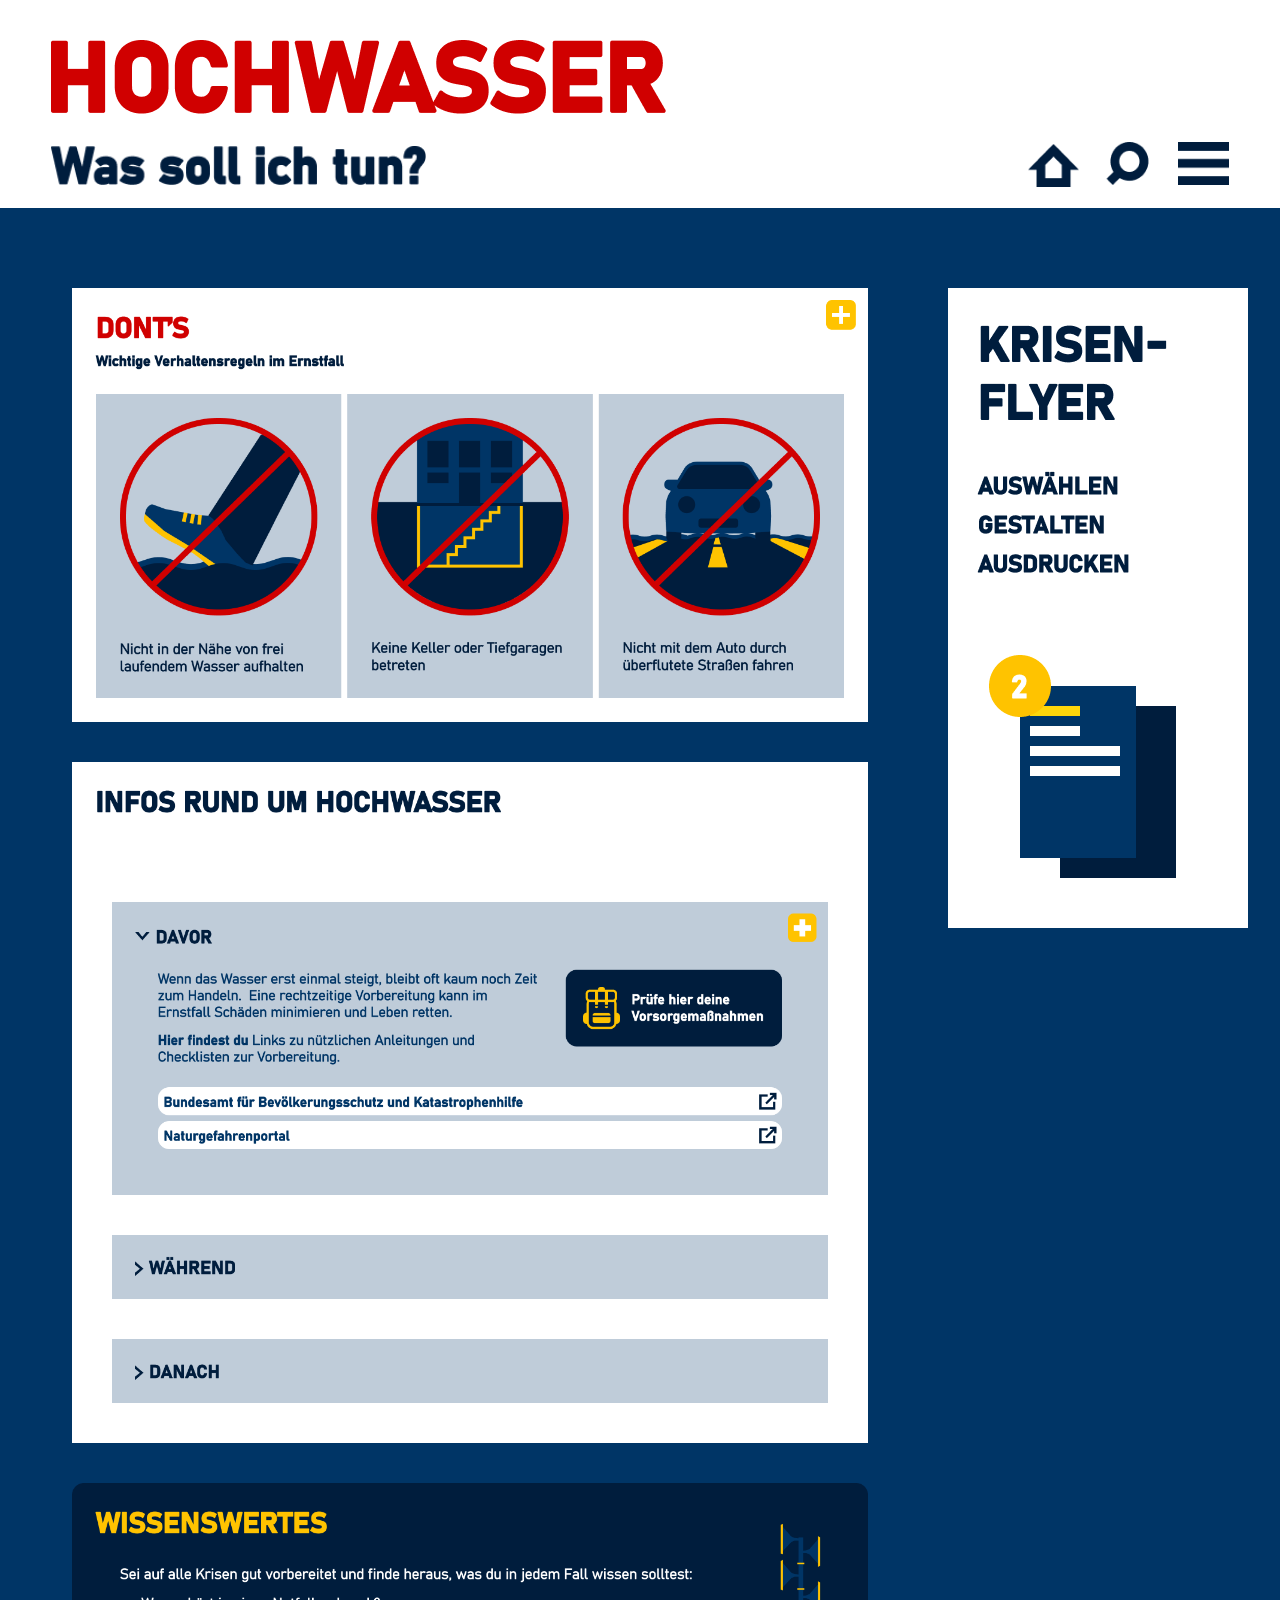
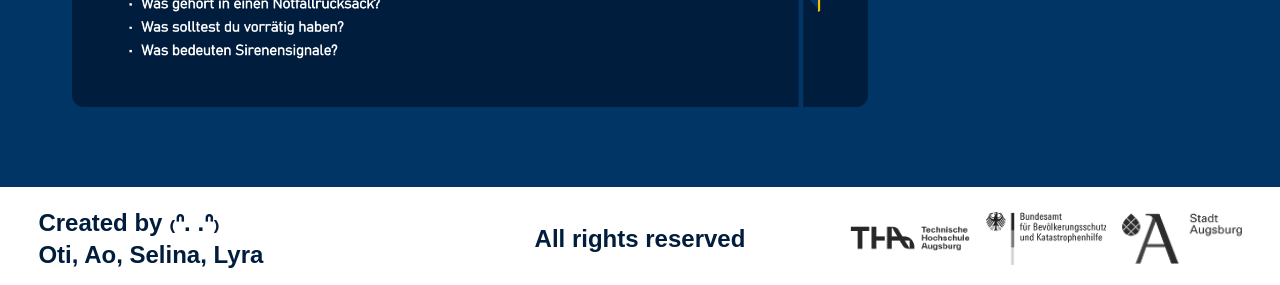
==== commit 19514c18: "Add files via upload" ====
--- a/hochwasser/index.html
+++ b/hochwasser/index.html
@@ -107,7 +107,7 @@
     <footer class="site-footer" id="about">
         <div class="footer-column footer-names">
             <p>Created by ₍ᐢ. .ᐢ₎</p>
-            <p>Name1, Name2, Name3, Name4</p>
+            <p>Oti, Ao, Selina, Lyra</p>
         </div>
 
         <div class="footer-column footer-rights">
